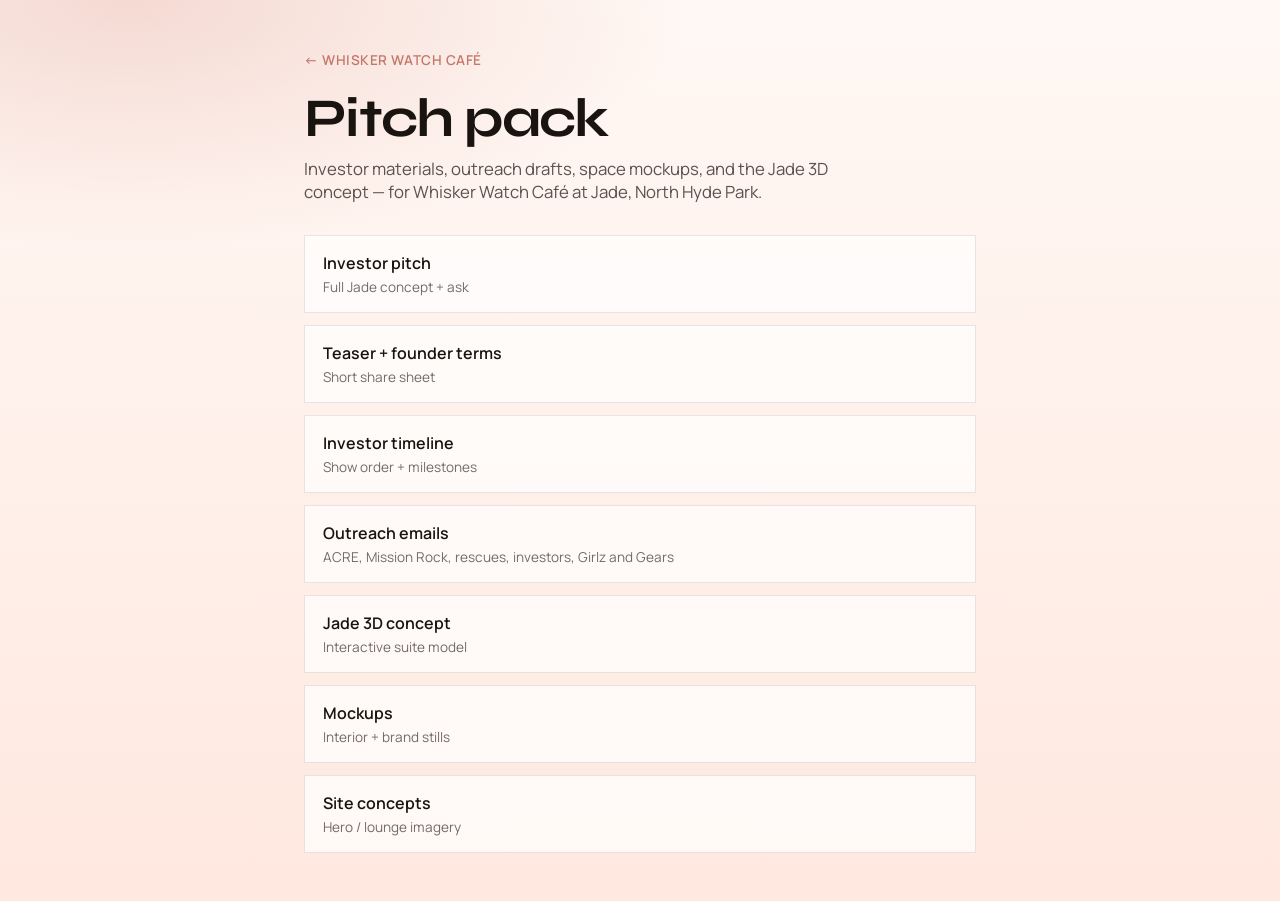
==== pitch/index.html @ 8ed98a0d "Publish café pitch pack on the public GitHub Pages site." ====
<!DOCTYPE html>
<html lang="en">
  <head>
    <meta charset="utf-8" />
    <meta name="viewport" content="width=device-width, initial-scale=1" />
    <title>Pitch · Whisker Watch Café</title>
    <link rel="preconnect" href="https://fonts.googleapis.com" />
    <link rel="preconnect" href="https://fonts.gstatic.com" crossorigin />
    <link
      href="https://fonts.googleapis.com/css2?family=Manrope:wght@400;500;600;700&family=Syne:wght@600;700;800&display=swap"
      rel="stylesheet"
    />
    <style>
      :root {
        --ink: #1a1410;
        --blush: #f4d6cf;
        --cream: #fff8f4;
        --rose: #c4786a;
      }
      * { box-sizing: border-box; }
      body {
        margin: 0;
        font-family: Manrope, system-ui, sans-serif;
        color: var(--ink);
        background:
          radial-gradient(ellipse 80% 50% at 10% 0%, rgba(244, 214, 207, 0.9), transparent 55%),
          linear-gradient(180deg, var(--cream), #ffe8e0 100%);
        min-height: 100dvh;
        padding: clamp(1.5rem, 4vw, 3rem);
      }
      main { width: min(42rem, 100%); margin: 0 auto; }
      a { color: var(--rose); }
      .back {
        display: inline-block;
        margin-bottom: 1.5rem;
        font-size: 0.85rem;
        font-weight: 600;
        text-decoration: none;
        letter-spacing: 0.04em;
        text-transform: uppercase;
      }
      h1 {
        font-family: Syne, sans-serif;
        font-size: clamp(2.2rem, 7vw, 3.4rem);
        line-height: 0.95;
        letter-spacing: -0.03em;
        margin: 0 0 0.75rem;
      }
      .lede {
        margin: 0 0 2rem;
        color: rgba(26, 20, 16, 0.72);
        font-size: 1.05rem;
        max-width: 34rem;
      }
      ul {
        list-style: none;
        margin: 0;
        padding: 0;
        display: grid;
        gap: 0.75rem;
      }
      li a {
        display: block;
        padding: 1rem 1.15rem;
        background: rgba(255, 255, 255, 0.72);
        border: 1px solid rgba(26, 20, 16, 0.1);
        text-decoration: none;
        color: var(--ink);
        font-weight: 600;
      }
      li a:hover { border-color: var(--rose); }
      li span {
        display: block;
        margin-top: 0.25rem;
        font-size: 0.85rem;
        font-weight: 400;
        color: rgba(26, 20, 16, 0.62);
      }
    </style>
  </head>
  <body>
    <main>
      <a class="back" href="../">← Whisker Watch Café</a>
      <h1>Pitch pack</h1>
      <p class="lede">
        Investor materials, outreach drafts, space mockups, and the Jade 3D concept —
        for Whisker Watch Café at Jade, North Hyde Park.
      </p>
      <ul>
        <li>
          <a href="business/01-investor-pitch.md">
            Investor pitch
            <span>Full Jade concept + ask</span>
          </a>
        </li>
        <li>
          <a href="business/02-teaser-and-founder-terms.md">
            Teaser + founder terms
            <span>Short share sheet</span>
          </a>
        </li>
        <li>
          <a href="docs/INVESTOR-TIMELINE.md">
            Investor timeline
            <span>Show order + milestones</span>
          </a>
        </li>
        <li>
          <a href="emails/">
            Outreach emails
            <span>ACRE, Mission Rock, rescues, investors, Girlz and Gears</span>
          </a>
        </li>
        <li>
          <a href="jade-3d/jade-whiskerwatch-3d.html">
            Jade 3D concept
            <span>Interactive suite model</span>
          </a>
        </li>
        <li>
          <a href="mockups/">
            Mockups
            <span>Interior + brand stills</span>
          </a>
        </li>
        <li>
          <a href="site-concepts/">
            Site concepts
            <span>Hero / lounge imagery</span>
          </a>
        </li>
      </ul>
    </main>
  </body>
</html>
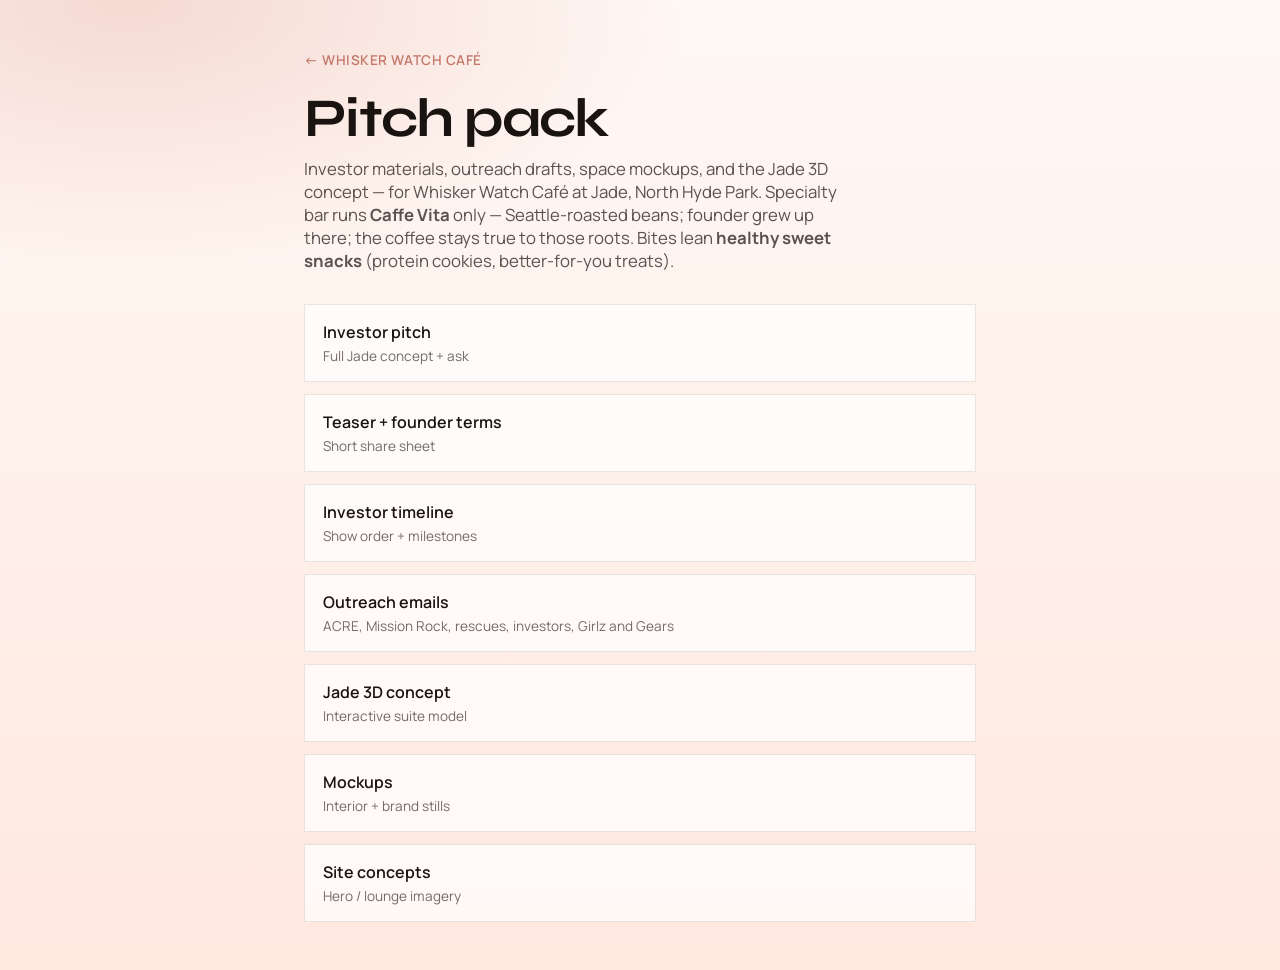
==== commit 575b48a4: "Lock Caffe Vita menu and pitch pricing for the live café site. Add caramel drinks, frappes, healthy " ====
--- a/pitch/index.html
+++ b/pitch/index.html
@@ -84,7 +84,10 @@
       <h1>Pitch pack</h1>
       <p class="lede">
         Investor materials, outreach drafts, space mockups, and the Jade 3D concept —
-        for Whisker Watch Café at Jade, North Hyde Park.
+        for Whisker Watch Café at Jade, North Hyde Park. Specialty bar runs
+        <strong>Caffe Vita</strong> only — Seattle-roasted beans; founder grew up there;
+        the coffee stays true to those roots. Bites lean <strong>healthy sweet snacks</strong>
+        (protein cookies, better-for-you treats).
       </p>
       <ul>
         <li>
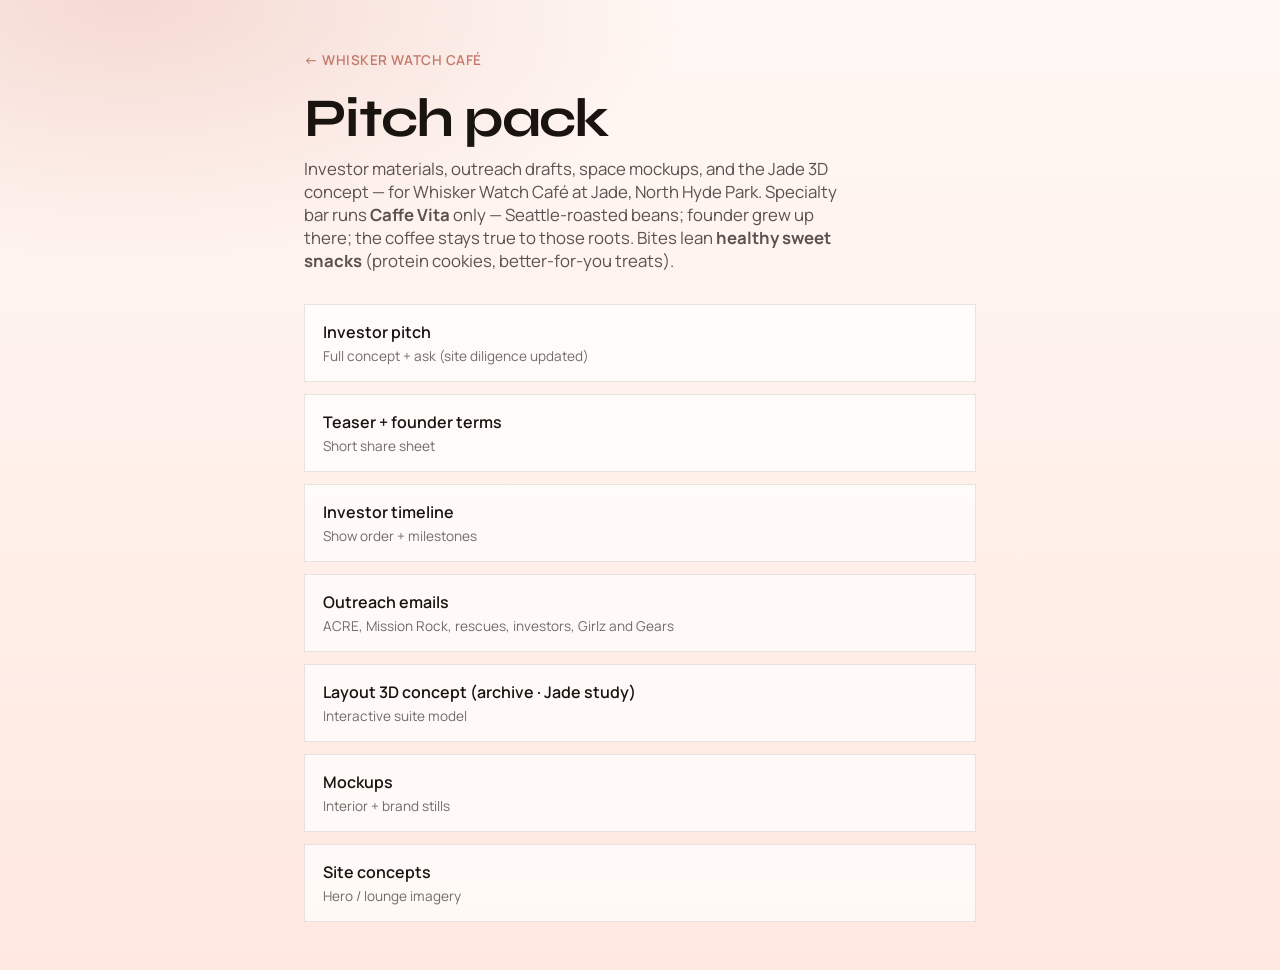
==== commit ad5ab9b7: "Pivot public site off Jade to Park Place diligence. ACRE declined Jade; update location, hero, and p" ====
--- a/pitch/index.html
+++ b/pitch/index.html
@@ -93,7 +93,7 @@
         <li>
           <a href="business/01-investor-pitch.md">
             Investor pitch
-            <span>Full Jade concept + ask</span>
+            <span>Full concept + ask (site diligence updated)</span>
           </a>
         </li>
         <li>
@@ -116,7 +116,7 @@
         </li>
         <li>
           <a href="jade-3d/jade-whiskerwatch-3d.html">
-            Jade 3D concept
+            Layout 3D concept (archive · Jade study)
             <span>Interactive suite model</span>
           </a>
         </li>
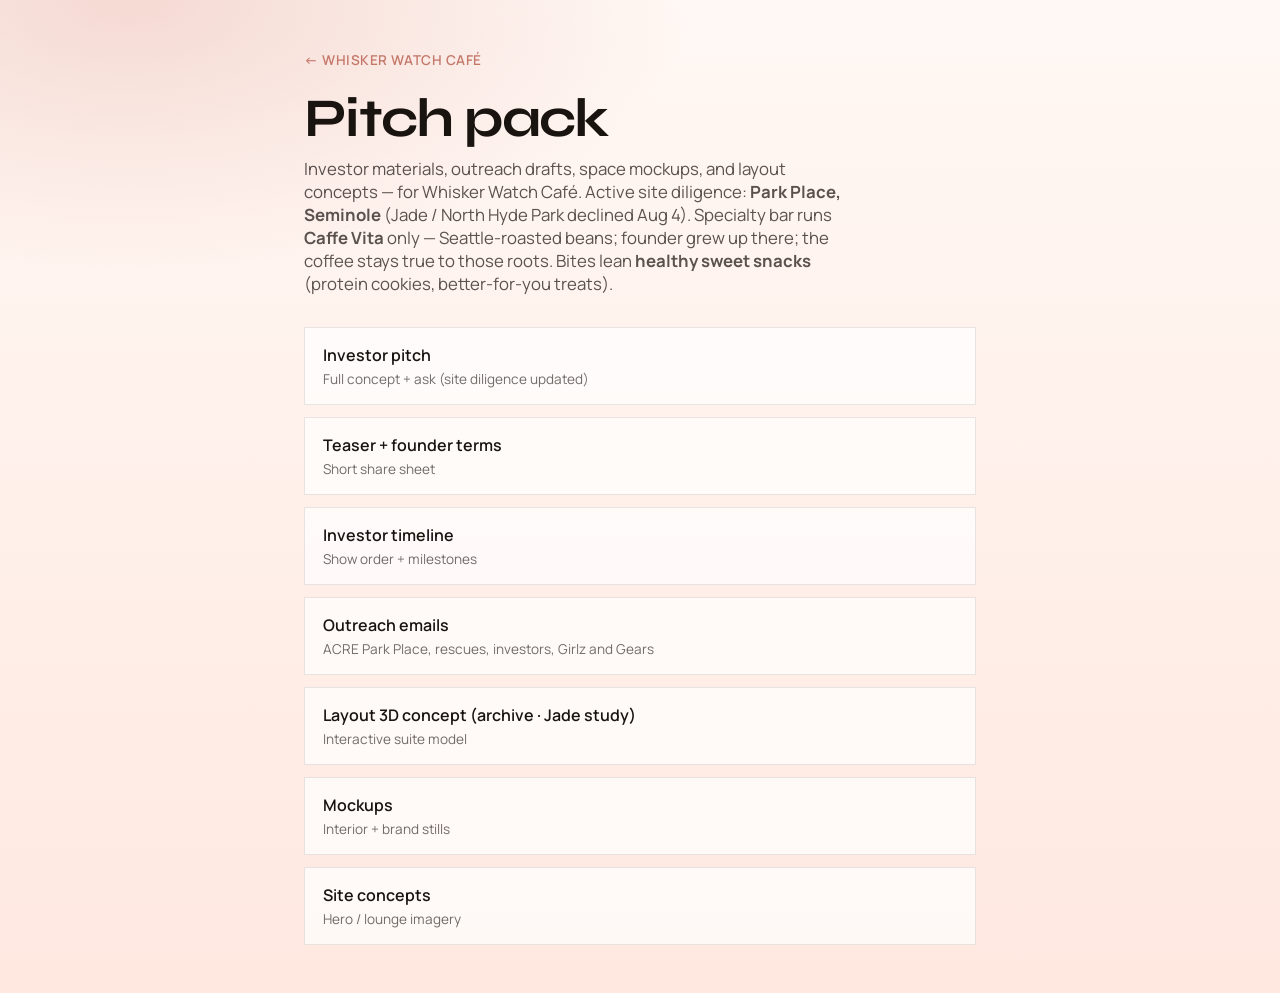
==== commit 83c5a0a8: "Update pitch pack intro for Park Place diligence." ====
--- a/pitch/index.html
+++ b/pitch/index.html
@@ -83,8 +83,9 @@
       <a class="back" href="../">← Whisker Watch Café</a>
       <h1>Pitch pack</h1>
       <p class="lede">
-        Investor materials, outreach drafts, space mockups, and the Jade 3D concept —
-        for Whisker Watch Café at Jade, North Hyde Park. Specialty bar runs
+        Investor materials, outreach drafts, space mockups, and layout concepts —
+        for Whisker Watch Café. Active site diligence: <strong>Park Place, Seminole</strong>
+        (Jade / North Hyde Park declined Aug 4). Specialty bar runs
         <strong>Caffe Vita</strong> only — Seattle-roasted beans; founder grew up there;
         the coffee stays true to those roots. Bites lean <strong>healthy sweet snacks</strong>
         (protein cookies, better-for-you treats).
@@ -111,7 +112,7 @@
         <li>
           <a href="emails/">
             Outreach emails
-            <span>ACRE, Mission Rock, rescues, investors, Girlz and Gears</span>
+            <span>ACRE Park Place, rescues, investors, Girlz and Gears</span>
           </a>
         </li>
         <li>
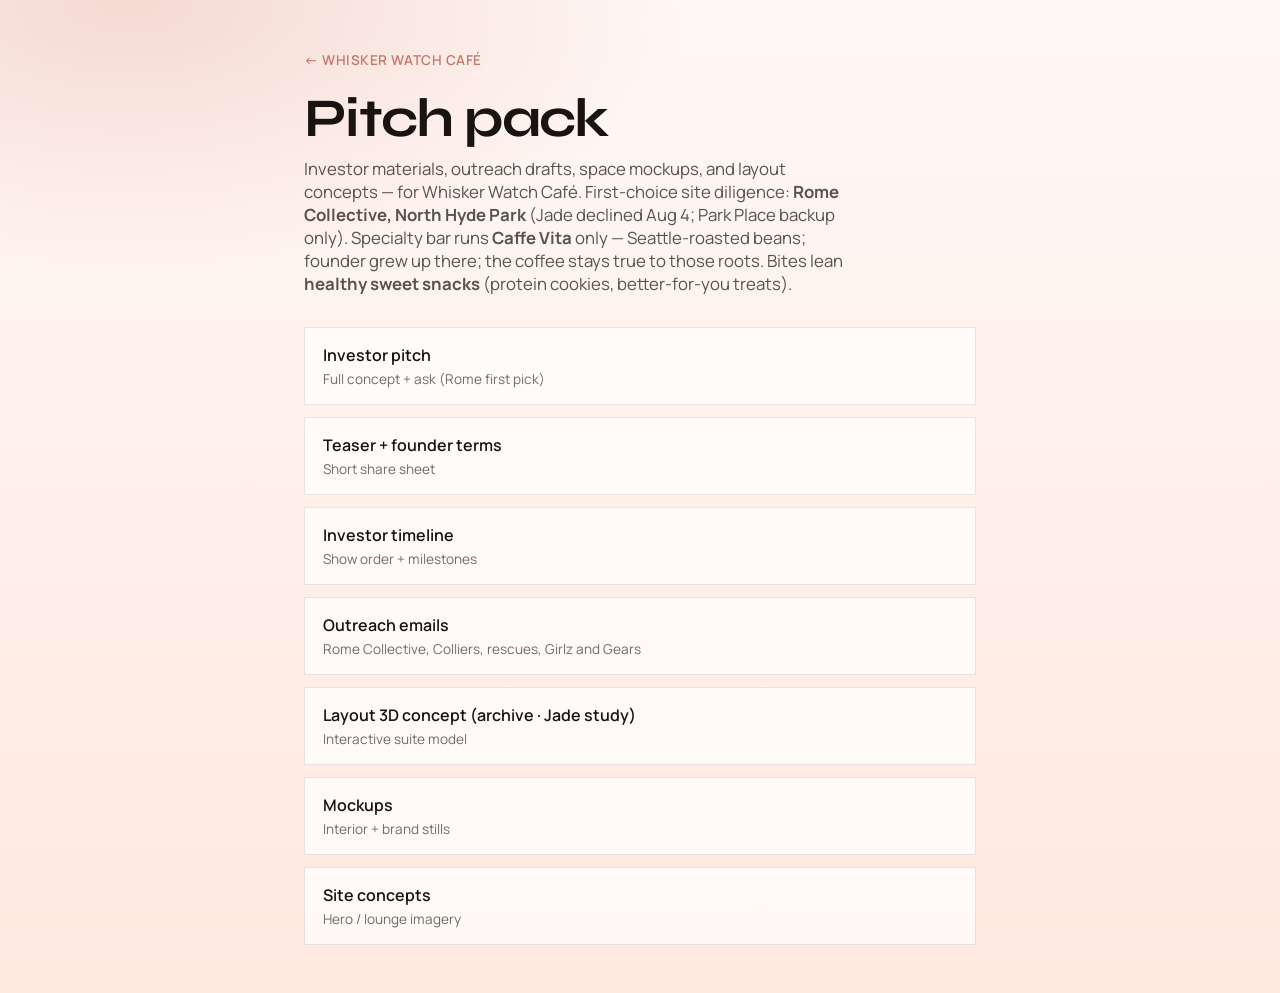
==== commit 7628db4b: "Make Rome Collective the first-pick site across café and pitch. Park Place stays tertiary backup; Ja" ====
--- a/pitch/index.html
+++ b/pitch/index.html
@@ -84,8 +84,8 @@
       <h1>Pitch pack</h1>
       <p class="lede">
         Investor materials, outreach drafts, space mockups, and layout concepts —
-        for Whisker Watch Café. Active site diligence: <strong>Park Place, Seminole</strong>
-        (Jade / North Hyde Park declined Aug 4). Specialty bar runs
+        for Whisker Watch Café. First-choice site diligence: <strong>Rome Collective, North Hyde Park</strong>
+        (Jade declined Aug 4; Park Place backup only). Specialty bar runs
         <strong>Caffe Vita</strong> only — Seattle-roasted beans; founder grew up there;
         the coffee stays true to those roots. Bites lean <strong>healthy sweet snacks</strong>
         (protein cookies, better-for-you treats).
@@ -94,7 +94,7 @@
         <li>
           <a href="business/01-investor-pitch.md">
             Investor pitch
-            <span>Full concept + ask (site diligence updated)</span>
+            <span>Full concept + ask (Rome first pick)</span>
           </a>
         </li>
         <li>
@@ -112,7 +112,7 @@
         <li>
           <a href="emails/">
             Outreach emails
-            <span>ACRE Park Place, rescues, investors, Girlz and Gears</span>
+            <span>Rome Collective, Colliers, rescues, Girlz and Gears</span>
           </a>
         </li>
         <li>
